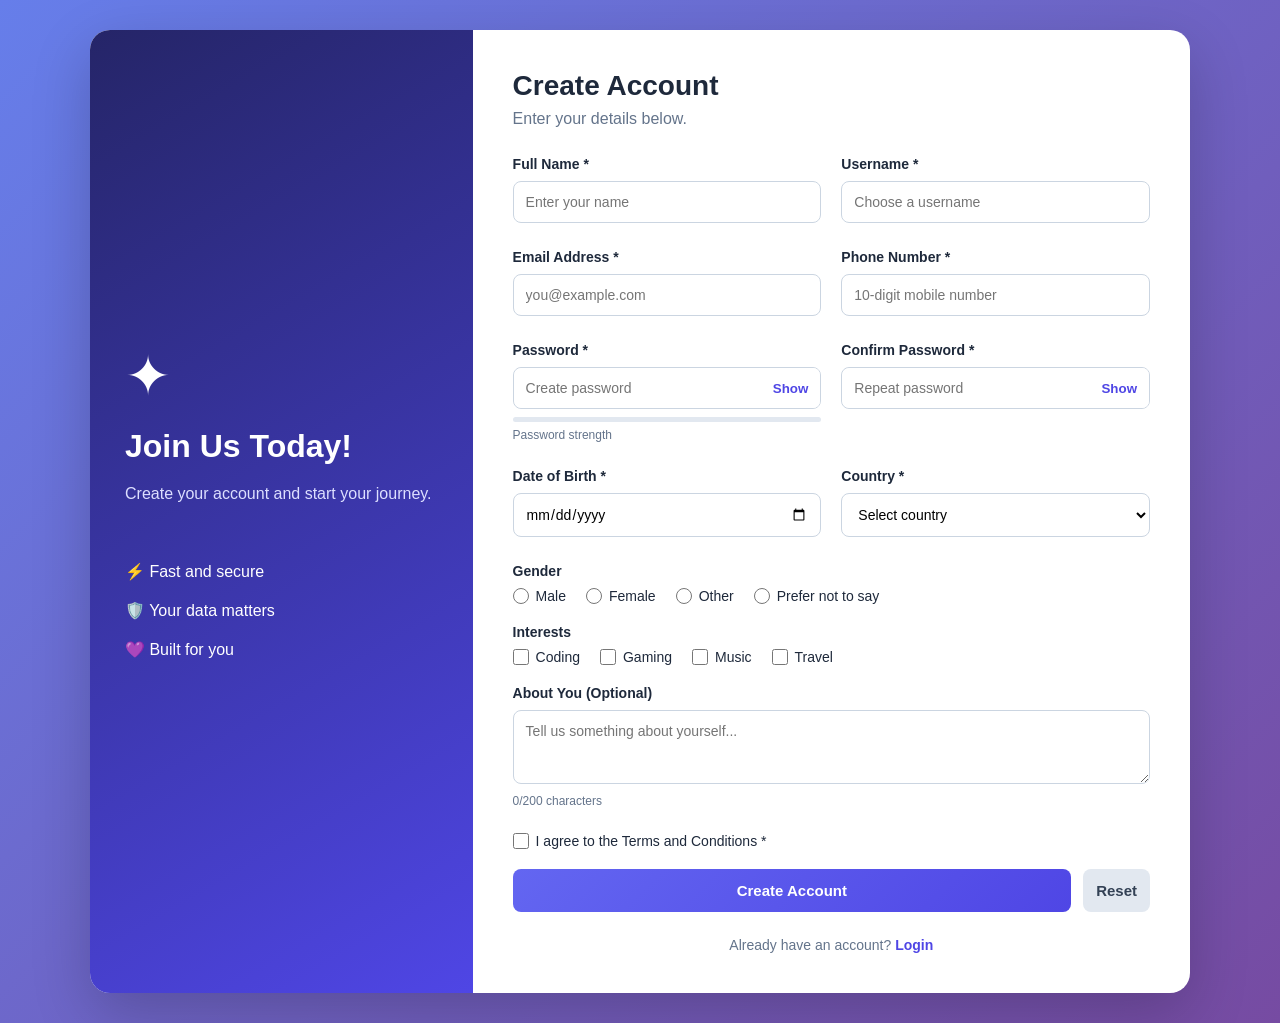
==== index.html @ ca279dd8 "html learnig and practising" ====
<!DOCTYPE html>
<html lang="en">
<head>
    <meta charset="UTF-8">
    <meta name="viewport" content="width=device-width, initial-scale=1.0">
    <title>Create Account</title>
    <link rel="stylesheet" href="style.css">
    <script src="script.js" defer></script>
</head>
<body>

<div class="container">
    <div class="welcome">
        <div class="logo">✦</div>
        <h1>Join Us Today!</h1>
        <p>Create your account and start your journey.</p>

        <div class="benefits">
            <p>⚡ Fast and secure</p>
            <p>🛡️ Your data matters</p>
            <p>💜 Built for you</p>
        </div>
    </div>

    <div class="form-container">
        <h2>Create Account</h2>
        <p class="subtitle">Enter your details below.</p>

        <form id="registrationForm" novalidate>

            <div class="form-grid">
                <div class="form-group">
                    <label for="fullName">Full Name *</label>
                    <input type="text" id="fullName"
                        placeholder="Enter your name" required>
                    <small class="error" id="nameError"></small>
                </div>

                <div class="form-group">
                    <label for="username">Username *</label>
                    <input type="text" id="username"
                        placeholder="Choose a username" required>
                    <small class="error" id="usernameError"></small>
                </div>

                <div class="form-group">
                    <label for="email">Email Address *</label>
                    <input type="email" id="email"
                        placeholder="you@example.com" required>
                    <small class="error" id="emailError"></small>
                </div>

                <div class="form-group">
                    <label for="phone">Phone Number *</label>
                    <input type="tel" id="phone"
                        placeholder="10-digit mobile number" required>
                    <small class="error" id="phoneError"></small>
                </div>

                <div class="form-group">
                    <label for="password">Password *</label>
                    <div class="password-box">
                        <input type="password" id="password"
                            placeholder="Create password" required>
                        <button type="button" class="toggle"
                            data-target="password">Show</button>
                    </div>
                    <div class="strength-track">
                        <div id="strengthBar"></div>
                    </div>
                    <small id="strengthText">Password strength</small>
                    <small class="error" id="passwordError"></small>
                </div>

                <div class="form-group">
                    <label for="confirmPassword">Confirm Password *</label>
                    <div class="password-box">
                        <input type="password" id="confirmPassword"
                            placeholder="Repeat password" required>
                        <button type="button" class="toggle"
                            data-target="confirmPassword">Show</button>
                    </div>
                    <small class="error" id="confirmError"></small>
                </div>

                <div class="form-group">
                    <label for="dob">Date of Birth *</label>
                    <input type="date" id="dob" required>
                    <small class="error" id="dobError"></small>
                </div>

                <div class="form-group">
                    <label for="country">Country *</label>
                    <select id="country" required>
                        <option value="">Select country</option>
                        <option value="India">India</option>
                        <option value="USA">United States</option>
                        <option value="UK">United Kingdom</option>
                        <option value="Canada">Canada</option>
                        <option value="Other">Other</option>
                    </select>
                </div>

                <div class="form-group full-width">
                    <label>Gender</label>
                    <div class="options">
                        <label><input type="radio" name="gender"
                            value="Male"> Male</label>
                        <label><input type="radio" name="gender"
                            value="Female"> Female</label>
                        <label><input type="radio" name="gender"
                            value="Other"> Other</label>
                        <label><input type="radio" name="gender"
                            value="Prefer not to say">
                            Prefer not to say</label>
                    </div>
                </div>

                <div class="form-group full-width">
                    <label>Interests</label>
                    <div class="options">
                        <label><input type="checkbox" name="hobby"
                            value="Coding"> Coding</label>
                        <label><input type="checkbox" name="hobby"
                            value="Gaming"> Gaming</label>
                        <label><input type="checkbox" name="hobby"
                            value="Music"> Music</label>
                        <label><input type="checkbox" name="hobby"
                            value="Travel"> Travel</label>
                    </div>
                </div>

                <div class="form-group full-width">
                    <label for="bio">About You (Optional)</label>
                    <textarea id="bio" rows="3" maxlength="200"
                        placeholder="Tell us something about yourself..."
                    ></textarea>
                    <small><span id="charCount">0</span>/200 characters</small>
                </div>
            </div>

            <div class="terms">
                <label>
                    <input type="checkbox" id="terms">
                    I agree to the Terms and Conditions *
                </label>
                <small class="error" id="termsError"></small>
            </div>

            <div id="formMessage" role="status" aria-live="polite"></div>

            <div class="buttons">
                <button type="submit" class="register-btn">
                    Create Account
                </button>
                <button type="reset" class="reset-btn">
                    Reset
                </button>
            </div>

            <p class="login">
                Already have an account?
                <a href="#" id="loginLink">Login</a>
            </p>
        </form> 
</div>

</body>
</html>
---- style.css ----
* {
    margin: 0;
    padding: 0;
    box-sizing: border-box;
}

body {
    font-family: Arial, sans-serif;
    background: linear-gradient(135deg, #667eea, #764ba2);
    min-height: 100vh;
    display: flex;
    justify-content: center;
    align-items: center;
    padding: 30px 15px;
    color: #1e293b;
}

.container {
    display: grid;
    grid-template-columns: 0.8fr 1.5fr;
    max-width: 1100px;
    width: 100%;
    background: white;
    border-radius: 20px;
    overflow: hidden;
    box-shadow: 0 20px 60px rgba(0, 0, 0, 0.2);
}

.welcome {
    background: linear-gradient(150deg, #252568, #4f46e5);
    color: white;
    padding: 50px 35px;
    display: flex;
    flex-direction: column;
    justify-content: center;
}

.logo {
    font-size: 55px;
    margin-bottom: 20px;
}

.welcome h1 {
    font-size: 32px;
    margin-bottom: 15px;
}

.welcome > p {
    line-height: 1.7;
    color: #dddfff;
}

.benefits {
    margin-top: 35px;
}

.benefits p {
    margin: 20px 0;
}

.form-container {
    padding: 40px;
}

h2 {
    font-size: 28px;
    margin-bottom: 8px;
}

.subtitle {
    color: #64748b;
    margin-bottom: 28px;
}

.form-grid {
    display: grid;
    grid-template-columns: 1fr 1fr;
    gap: 20px;
}

.form-group {
    min-width: 0;
}

.full-width {
    grid-column: 1 / -1;
}

.form-group > label {
    display: block;
    font-size: 14px;
    font-weight: bold;
    margin-bottom: 9px;
}

input:not([type="radio"]):not([type="checkbox"]),
select,
textarea {
    width: 100%;
    padding: 12px;
    border: 1px solid #cbd5e1;
    border-radius: 8px;
    font-size: 14px;
    background: white;
    font-family: inherit;
    transition: border-color 0.2s, box-shadow 0.2s;
}

input:focus,
select:focus,
textarea:focus {
    outline: none;
    border-color: #6366f1;
    box-shadow: 0 0 0 3px rgba(99, 102, 241, 0.12);
}

.password-box {
    display: flex;
    border: 1px solid #cbd5e1;
    border-radius: 8px;
    overflow: hidden;
}

.password-box:focus-within {
    border-color: #6366f1;
    box-shadow: 0 0 0 3px rgba(99, 102, 241, 0.12);
}

.password-box input {
    border: none !important;
    box-shadow: none !important;
    min-width: 0;
}

.toggle {
    border: none;
    background: white;
    padding: 0 12px;
    color: #4f46e5;
    cursor: pointer;
    font-weight: bold;
}

.strength-track {
    height: 5px;
    background: #e2e8f0;
    border-radius: 5px;
    margin-top: 8px;
    overflow: hidden;
}

#strengthBar {
    height: 100%;
    width: 0;
    background: #ef4444;
    transition: width 0.25s, background 0.25s;
}

#strengthText,
.form-group > small {
    display: block;
    font-size: 12px;
    color: #64748b;
    margin-top: 6px;
}

.error {
    color: #dc2626 !important;
}

.invalid {
    border-color: #dc2626 !important;
}

.options {
    display: flex;
    flex-wrap: wrap;
    gap: 14px 20px;
}

.options label,
.terms label {
    display: flex;
    align-items: center;
    gap: 7px;
    font-size: 14px;
    cursor: pointer;
}

input[type="radio"],
input[type="checkbox"] {
    accent-color: #4f46e5;
    cursor: pointer;
    width: 16px;
    height: 16px;
}

.terms {
    margin: 25px 0 15px;
}

.buttons {
    display: flex;
    gap: 12px;
    margin-top: 20px;
}

.buttons button {
    padding: 13px;
    border: none;
    border-radius: 8px;
    font-size: 15px;
    font-weight: bold;
    cursor: pointer;
    transition: 0.2s;
}

.register-btn {
    flex: 1;
    color: white;
    background: linear-gradient(135deg, #6366f1, #4f46e5);
}

.register-btn:hover {
    transform: translateY(-2px);
    box-shadow: 0 6px 15px rgba(79, 70, 229, 0.3);
}

.reset-btn {
    background: #e2e8f0;
    color: #334155;
}

.reset-btn:hover {
    background: #cbd5e1;
}

#formMessage {
    display: none;
    padding: 12px;
    border-radius: 8px;
    font-size: 14px;
    margin-top: 18px;
}

#formMessage.success {
    display: block;
    color: #166534;
    background: #dcfce7;
}

#formMessage.failure {
    display: block;
    color: #991b1b;
    background: #fee2e2;
}

.login {
    text-align: center;
    font-size: 14px;
    margin-top: 25px;
    color: #64748b;
}

.login a {
    color: #4f46e5;
    text-decoration: none;
    font-weight: bold;
}

.login a:hover {
    text-decoration: underline;
}

@media (max-width: 800px) {
    .container {
        grid-template-columns: 1fr;
    }

    .welcome {
        padding: 30px;
    }

    .logo {
        font-size: 35px;
        margin-bottom: 10px;
    }

    .welcome h1 {
        font-size: 26px;
    }

    .benefits {
        display: flex;
        flex-wrap: wrap;
        gap: 5px 20px;
        margin-top: 15px;
    }

    .benefits p {
        margin: 5px 0;
    }

    .form-container {
        padding: 30px;
    }
}

@media (max-width: 500px) {
    .form-grid {
        grid-template-columns: 1fr;
    }

    .full-width {
        grid-column: auto;
    }

    .form-container {
        padding: 22px 18px;
    }

    .options {
        gap: 12px;
    }

    .buttons {
        flex-direction: column;
    }
}
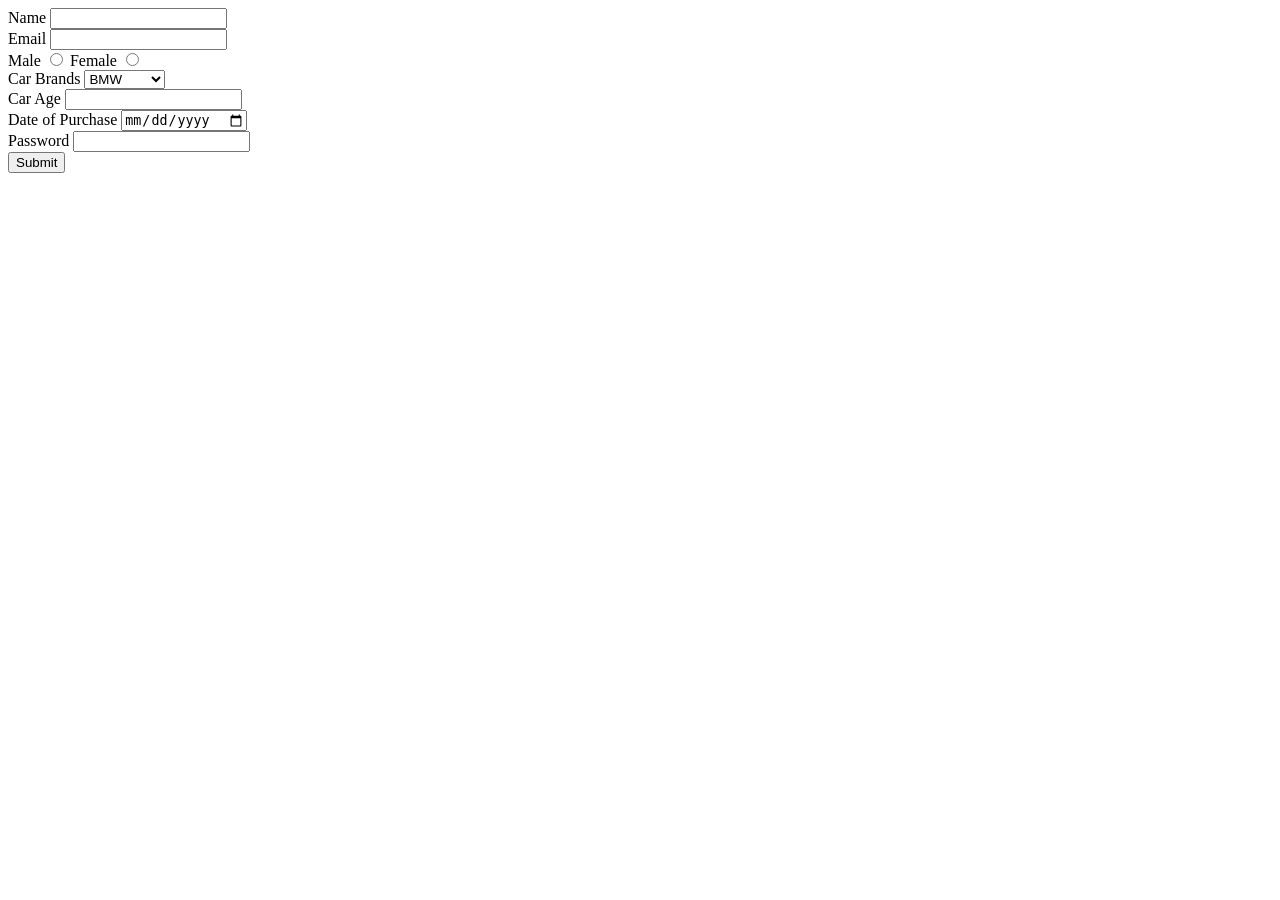
==== commit 78600525: "practising html form" ====
--- a/index.html
+++ b/index.html
@@ -1,4 +1,4 @@
-
+<!-- 
 <!DOCTYPE html>
 <html lang="en">
 <head>
@@ -167,4 +167,51 @@
 </div>
 
 </body>
+</html> -->
+
+<!DOCTYPE html>
+<html lang="en">
+<head>
+    <meta charset="UTF-8">
+    <meta name="viewport" content="width=device-width, initial-scale=1.0">
+    <title>Document</title>
+</head>
+<body>
+    <body>
+    <!-- the entire body must be written by student -->
+    <form method="post">
+      <label for="name">Name</label>
+      <input type="text" id="name" required>
+     <br>
+      <label for="email">Email</label>
+      <input type="email" id="email" required>
+<br>
+      <label for="male">Male</label>
+      <input type="radio" id="male" name="gender" value="male" required>
+
+      <label for="female">Female</label>
+      <input type="radio" id="female" name="gender" value="female">
+<br>
+      <label for="cars">Car Brands</label>
+      <select id="cars">
+        <option value="BMW">BMW</option>
+        <option value="Audi">Audi</option>
+        <option value="Mercedez">Mercedez</option>
+      </select>
+      <br>
+      <label for="carage">Car Age</label>
+      <input type="number" id="carage" required>
+<br>
+      <label for="dop">Date of Purchase</label>
+      <input type="date" id="dop" required>
+<br>
+      <label for="password">Password</label>
+      <input type="password" id="password" required>
+<br>
+      <button type="submit">Submit</button>
+    </form>
+<br>
+    <script type="text/javascript" src="./script.js"></script>
+  </body>
+</body>
 </html>
--- a/style.css
+++ b/style.css
@@ -41,15 +41,15 @@
     margin-bottom: 20px;
 }
 
-.welcome h1 {
-    font-size: 32px;
-    margin-bottom: 15px;
-}
-
-.welcome > p {
-    line-height: 1.7;
-    color: #dddfff;
-}
+        .welcome h1 {
+            font-size: 32px;
+            margin-bottom: 15px;
+        }
+
+        .welcome > p {
+            line-height: 1.7;
+            color: #dddfff;
+        }
 
 .benefits {
     margin-top: 35px;
